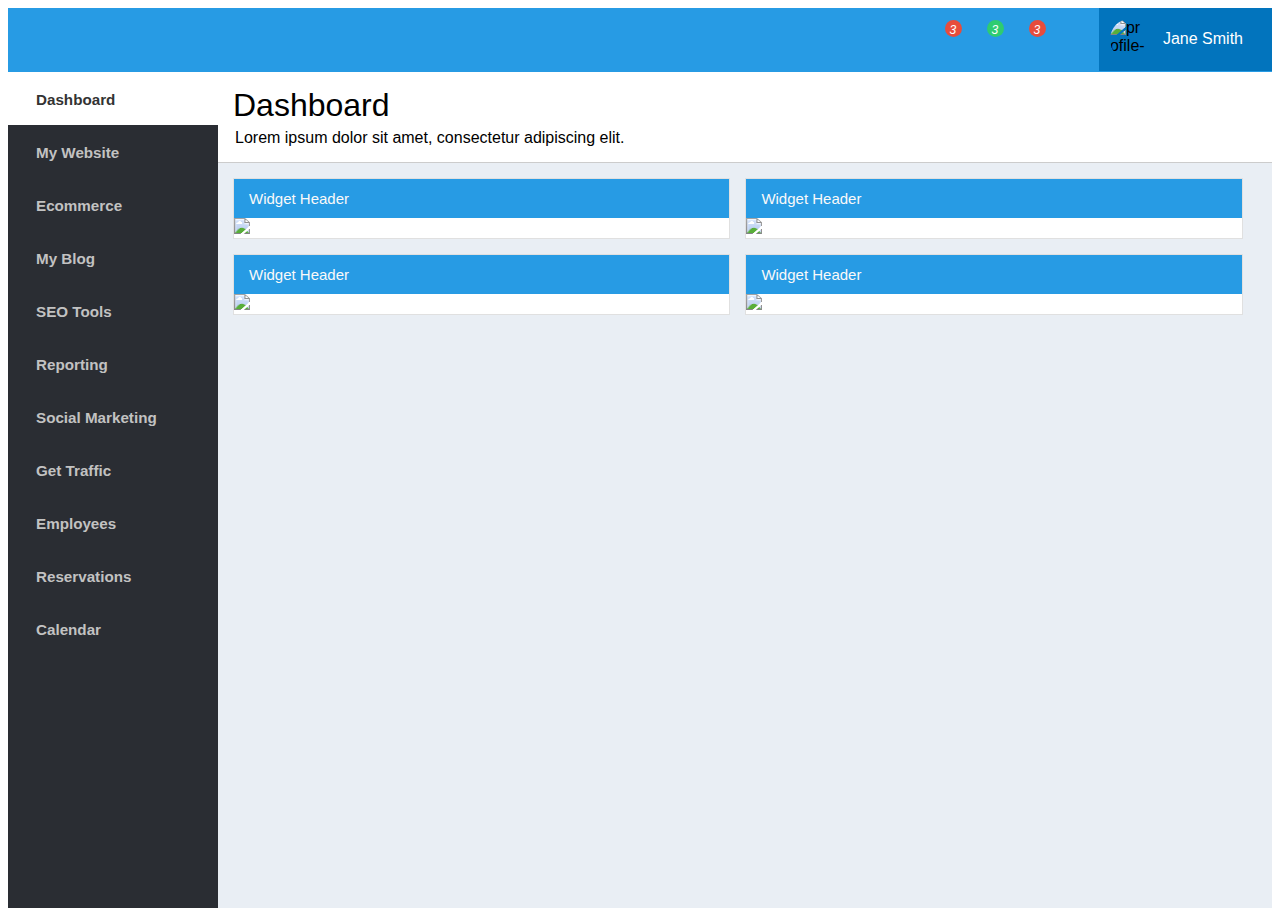
==== login.html @ a55395d4 "Update" ====
<!DOCTYPE html>
<html lang="en">
<head>
    <meta charset="UTF-8">
    <meta name="viewport" content="width=device-width, initial-scale=1.0">
    <title>Document</title>

    <link rel="stylesheet" href="login.css">
</head>
<body>
    <section id="sidebar">
        <div class="white-label">
        </div>
        <div id="sidebar-nav">
        <ul>
        <li class="active"><a href="#"><i class="fa fa-dashboard"></i> Dashboard</a></li>
        <li><a href="#"><i class="fa fa-desktop"></i> My Website</a></li>
        <li><a href="#"><i class="fa fa-usd"></i> Ecommerce</a></li>
        <li><a href="#"><i class="fa fa-pencil-square-o"></i> My Blog</a></li>
        <li><a href="#"><i class="fa fa-sitemap"></i> SEO Tools</a></li>
        <li><a href="#"><i class="fa fa-line-chart"></i> Reporting</a></li>
        <li><a href="#"><i class="fa fa-comments-o"></i>Social Marketing</a></li>
        <li><a href="#"><i class="fa fa-map-marker"></i> Get Traffic</a></li>
        <li><a href="#"><i class="fa fa-users"></i> Employees</a></li>
        <li><a href="#"><i class="fa fa-calendar-o"></i> Reservations</a></li>
        <li><a href="#"><i class="fa fa-calendar"></i> Calendar</a></li>
        </ul>
        </div>
        </section>
    
        <section id="content">
            <div id="header">
                <div class="header-nav">
                    <div class="menu-button"><!--<i class="fa fa-navicon"></i>--></div>
                    <div class="nav">
                        <ul>
                            <li class="nav-settings">
                                <div class="font-icon"><i class="fa fa-tasks"></i></div>
                            </li>
                            <li class="nav-mail">
                                <div class="font-icon">
                                    <i class="fa fa-envelope-o"></i>
                                </div>
                            </li>
                            <li class="nav-calendar">
                                <div class="font-icon">
                                    <i class="fa fa-calendar"></i>
                                </div>
                            </li>
                            <li class="nav-chat">
                                <div class="font-icon">
                                    <i class="fa fa-comments-o"></i>
                                </div>
                            </li>
                            <li class="nav-profile">
                                <div class="nav-profile-image">
                                    <img
                                        src="https://skynet.marketecture.com/user_avatars/258800/Hayley-Helsten.jpg"
                                        alt="profile-img"
                                        alt="profile image"
                                    />
                                    <div class="nav-profile-name">
                                        Jane Smith<i class="fa fa-caret-down"></i>
                                    </div>
                                </div>
                            </li>
                        </ul>
                    </div>
                </div>
            </div>
            <div class="content">
                <div class="content-header">
                    <h1>Dashboard</h1>
                    <p>Lorem ipsum dolor sit amet, consectetur adipiscing elit.</p>
                </div>
                <div class="widget-box sample-widget">
                    <div class="widget-header">
                        <h2>Widget Header</h2>
                        <i class="fa fa-cog"></i>
                    </div>
                    <div class="widget-content">
                        <img
                            src="https://s3-us-west-2.amazonaws.com/s.cdpn.io/87118/sample-data-1.png"
                        />
                    </div>
                </div>
                <div class="widget-box sample-widget">
                    <div class="widget-header">
                        <h2>Widget Header</h2>
                        <i class="fa fa-cog"></i>
                    </div>
                    <div class="widget-content">
                        <img
                            src="https://s3-us-west-2.amazonaws.com/s.cdpn.io/87118/sample-data-1.png"
                        />
                    </div>
                </div>
                <div class="widget-box sample-widget">
                    <div class="widget-header">
                        <h2>Widget Header</h2>
                        <i class="fa fa-cog"></i>
                    </div>
                    <div class="widget-content">
                        <img
                            src="https://s3-us-west-2.amazonaws.com/s.cdpn.io/87118/sample-data-1.png"
                        />
                    </div>
                </div>
                <div class="widget-box sample-widget">
                    <div class="widget-header">
                        <h2>Widget Header</h2>
                        <i class="fa fa-cog"></i>
                    </div>
                    <div class="widget-content">
                        <img
                            src="https://s3-us-west-2.amazonaws.com/s.cdpn.io/87118/sample-data-1.png"
                        />
                    </div>
                </div>
            </div>
        </section>
</body>
</html>
---- login.css ----
html,
body {
    font-family: "Open Sans", sans-serif;
    height: 100%;
}
body {
    background: #FFFFFF;
    height: 100%;
}
img {
    max-width: 100%;
}
ul {
    list-style: none;
    margin: 0;
    padding: 0;
}
a {
    text-decoration: none;
}
#header {
    float: left;
    width: 100%;
    background: #ffffff;
    position: relative;
}
.white-label {
    float: left;
    background: #33373B;
    max-width: 210px;
    padding: 10px;
    min-height: 44px;
    background: #279BE4;
    width: 100%;
    max-height: 44px;
}
.white-label img {
    max-height: 43px;
}
.header-nav {
    min-height: 64px;
    -webkit-box-sizing: border-box;
    -moz-box-sizing: border-box;
    box-sizing: border-box;
    background: #279BE4;
}
.menu-button {
    float: left;
    font-size: 29px;
    color: #fff;
    padding: 12px 19px;
}
.nav ul {
    height: 64px;
    float: right;
}
.nav ul li {
    float: left;
    position: relative;
    padding: 11px;
}
.nav > ul > li:first-child {
    border-left: none;
}
.nav ul li a {
    color: #fff;
    padding: 1px;
    float: left;
}
.nav ul li i {
    color: #fff;
}
.nav ul li:hover {
    background: #01A9F0;
    color: #fff;
}
.user-profile {
    float: right;
}
.user-profile > div {
    float: left;
    padding: 20px 8px;
    position: relative;
}
.user-profile i {
    font-size: 1.2em;
    color: #5F6F86;
}
.user-profile i:hover {
    color: #397AC5;
}
.font-icon i:after {
    position: absolute;
    content: "3";
    background: #E74C3C;
    color: #fff;
    font-size: 12px;
    border-radius: 50%;
    width: 10px;
    height: 10px;
    padding: 3px 4px 4px 3px;
    text-align: center;
    top: 12px;
    right: 11px;
}
.font-icon {
    padding: 8px 10px;
}
.font-icon i {
    font-size: 24px;
}
.nav-mail .font-icon i:after {
    background: #2ECC71;
}
div.user-image {
    padding: 9px 5px;
    margin: 0 5px;
    border-left: 1px solid #ccc;
    border-right: 1px solid #ccc;
}
.nav-profile {
    background: #0274BD;
}
.nav-profile-image img {
    width: 39px;
    height: 41px;
    border-radius: 50%;
    float: left;
}
.nav-profile-name {
    float: right;
    margin: 11px 7px 8px 14px;
    color: #fff;
}
.nav-profile-name i {
    padding: 0 0 0 11px;
}
.nav-chat i:after {
    display: none;
}
#sidebar {
    overflow: hidden;
    width: 210px;
    height: 100%;
    float: left;
    background: #2A2D33;
}
#sidebar-nav {
    width: 106%;
    height: calc(100% - 95px);
    padding: 0;
    background: #2A2D33;
    border-right: 1px solid #E0E0E0;
    overflow-y: scroll;
}
#sidebar-nav h2 {
    color: #60636B;
    float: left;
    width: 100%;
    font-size: 0.8em;
    font-family: "Open Sans", sans-serif;
    font-weight: 600;
    text-transform: uppercase;
    padding: 3px 0 2px 20px;
    border-top: 1px solid #4D4C4C;
    box-sizing: border-box;
    margin: 10px 0;
}
#sidebar-nav ul {
}
#sidebar-nav ul li {
}
#sidebar-nav ul li a {
    color: #C2C2C2;
    font-size: 0.95em;
    padding: 15px 20px;
    float: left;
    width: 100%;
    font-weight: 600;
    -webkit-box-sizing: border-box;
    -moz-box-sizing: border-box;
    box-sizing: border-box;
}
#sidebar-nav ul li:hover a,
#sidebar-nav ul li:hover a i,
#sidebar-nav li.active a,
#sidebar-nav li.active a i {
    color: #333;
}
#sidebar-nav ul li:hover a {
    background: #fff;
    color: #333;
}
#sidebar-nav ul li.active a {
    background: #fff;
    color: #333;
}
#sidebar-nav ul li.active a i {
    background: #fff;
}
#sidebar-nav i {
    padding-right: 8px;
    font-size: 1.3em;
    color: #60636B;
    width: 25px;
    text-align: center;
}
#content {
    float: left;
    width: calc(100% - 210px);
    height: 100%;
    word-wrap: break-word;
    background: #FFFFFF;
    font-family: Raleway, sans-serif;
}
::-webkit-scrollbar {
    width: 12px;
}
::-webkit-scrollbar-track {
    -webkit-box-shadow: inset 0 0 6px rgba(0, 0, 0, 0.3);
    border-radius: 10px;
}
::-webkit-scrollbar-thumb {
    border-radius: 10px;
    -webkit-box-shadow: inset 0 0 6px rgba(0, 0, 0, 0.5);
}
.content {
    float: left;
    background: #E9EEF4;
    width: 100%;
    height: calc(100% - 64px);
    -webkit-box-sizing: border-box;
    -moz-box-sizing: border-box;
    box-sizing: border-box;
}
.content-header {
    background: #fff;
    float: left;
    width: 100%;
    margin-bottom: 15px;
    padding: 15px;
    -webkit-box-sizing: border-box;
    -moz-box-sizing: border-box;
    box-sizing: border-box;
    border-bottom: 1px solid #ccc;
}
.content-header h1 {
    margin: 0;
    font-weight: normal;
    padding-bottom: 5px;
}
.content-header p {
    margin: 0;
    padding-left: 2px;
}
.widget-box {
    background: #fff;
    border: 1px solid #E0E0E0;
    float: left;
    width: 100%;
    margin: 0 0 15px 15px;
}
.widget-header {
    background: #279BE4;
}
.widget-header h2 {
    font-size: 15px;
    font-weight: normal;
    margin: 0;
    padding: 11px 15px;
    color: #F9F9F9;
    display: inline-block;
}
.sample-widget {
    max-width: 47%;
}
.widget-box .fa-cog {
    float: right;
    color: #fff;
    margin: 11px 11px 0 0;
    font-size: 20px;
}
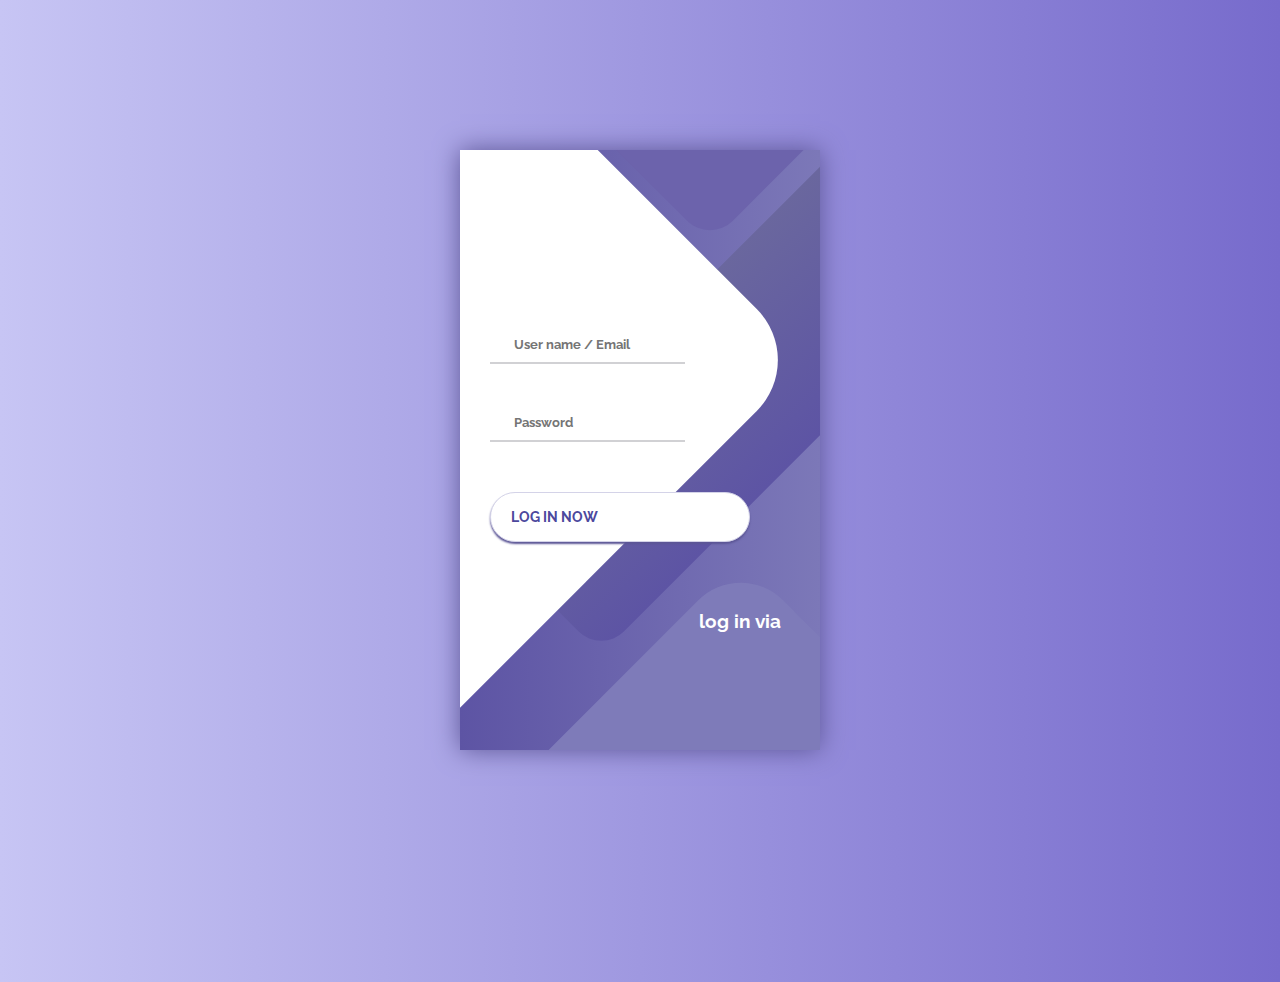
==== commit 0ce555c6: "Update" ====
--- a/login.html
+++ b/login.html
@@ -4,120 +4,42 @@
     <meta charset="UTF-8">
     <meta name="viewport" content="width=device-width, initial-scale=1.0">
     <title>Document</title>
-
     <link rel="stylesheet" href="login.css">
 </head>
 <body>
-    <section id="sidebar">
-        <div class="white-label">
-        </div>
-        <div id="sidebar-nav">
-        <ul>
-        <li class="active"><a href="#"><i class="fa fa-dashboard"></i> Dashboard</a></li>
-        <li><a href="#"><i class="fa fa-desktop"></i> My Website</a></li>
-        <li><a href="#"><i class="fa fa-usd"></i> Ecommerce</a></li>
-        <li><a href="#"><i class="fa fa-pencil-square-o"></i> My Blog</a></li>
-        <li><a href="#"><i class="fa fa-sitemap"></i> SEO Tools</a></li>
-        <li><a href="#"><i class="fa fa-line-chart"></i> Reporting</a></li>
-        <li><a href="#"><i class="fa fa-comments-o"></i>Social Marketing</a></li>
-        <li><a href="#"><i class="fa fa-map-marker"></i> Get Traffic</a></li>
-        <li><a href="#"><i class="fa fa-users"></i> Employees</a></li>
-        <li><a href="#"><i class="fa fa-calendar-o"></i> Reservations</a></li>
-        <li><a href="#"><i class="fa fa-calendar"></i> Calendar</a></li>
-        </ul>
-        </div>
-        </section>
-    
-        <section id="content">
-            <div id="header">
-                <div class="header-nav">
-                    <div class="menu-button"><!--<i class="fa fa-navicon"></i>--></div>
-                    <div class="nav">
-                        <ul>
-                            <li class="nav-settings">
-                                <div class="font-icon"><i class="fa fa-tasks"></i></div>
-                            </li>
-                            <li class="nav-mail">
-                                <div class="font-icon">
-                                    <i class="fa fa-envelope-o"></i>
-                                </div>
-                            </li>
-                            <li class="nav-calendar">
-                                <div class="font-icon">
-                                    <i class="fa fa-calendar"></i>
-                                </div>
-                            </li>
-                            <li class="nav-chat">
-                                <div class="font-icon">
-                                    <i class="fa fa-comments-o"></i>
-                                </div>
-                            </li>
-                            <li class="nav-profile">
-                                <div class="nav-profile-image">
-                                    <img
-                                        src="https://skynet.marketecture.com/user_avatars/258800/Hayley-Helsten.jpg"
-                                        alt="profile-img"
-                                        alt="profile image"
-                                    />
-                                    <div class="nav-profile-name">
-                                        Jane Smith<i class="fa fa-caret-down"></i>
-                                    </div>
-                                </div>
-                            </li>
-                        </ul>
+    <div class="container">
+        <div class="screen">
+            <div class="screen__content">
+                <form class="login">
+                    <div class="login__field">
+                        <i class="login__icon fas fa-user"></i>
+                        <input type="text" class="login__input" placeholder="User name / Email">
+                    </div>
+                    <div class="login__field">
+                        <i class="login__icon fas fa-lock"></i>
+                        <input type="password" class="login__input" placeholder="Password">
+                    </div>
+                    <button class="button login__submit">
+                        <span class="button__text">Log In Now</span>
+                        <i class="button__icon fas fa-chevron-right"></i>
+                    </button>				
+                </form>
+                <div class="social-login">
+                    <h3>log in via</h3>
+                    <div class="social-icons">
+                        <a href="#" class="social-login__icon fab fa-instagram"></a>
+                        <a href="#" class="social-login__icon fab fa-facebook"></a>
+                        <a href="#" class="social-login__icon fab fa-twitter"></a>
                     </div>
                 </div>
             </div>
-            <div class="content">
-                <div class="content-header">
-                    <h1>Dashboard</h1>
-                    <p>Lorem ipsum dolor sit amet, consectetur adipiscing elit.</p>
-                </div>
-                <div class="widget-box sample-widget">
-                    <div class="widget-header">
-                        <h2>Widget Header</h2>
-                        <i class="fa fa-cog"></i>
-                    </div>
-                    <div class="widget-content">
-                        <img
-                            src="https://s3-us-west-2.amazonaws.com/s.cdpn.io/87118/sample-data-1.png"
-                        />
-                    </div>
-                </div>
-                <div class="widget-box sample-widget">
-                    <div class="widget-header">
-                        <h2>Widget Header</h2>
-                        <i class="fa fa-cog"></i>
-                    </div>
-                    <div class="widget-content">
-                        <img
-                            src="https://s3-us-west-2.amazonaws.com/s.cdpn.io/87118/sample-data-1.png"
-                        />
-                    </div>
-                </div>
-                <div class="widget-box sample-widget">
-                    <div class="widget-header">
-                        <h2>Widget Header</h2>
-                        <i class="fa fa-cog"></i>
-                    </div>
-                    <div class="widget-content">
-                        <img
-                            src="https://s3-us-west-2.amazonaws.com/s.cdpn.io/87118/sample-data-1.png"
-                        />
-                    </div>
-                </div>
-                <div class="widget-box sample-widget">
-                    <div class="widget-header">
-                        <h2>Widget Header</h2>
-                        <i class="fa fa-cog"></i>
-                    </div>
-                    <div class="widget-content">
-                        <img
-                            src="https://s3-us-west-2.amazonaws.com/s.cdpn.io/87118/sample-data-1.png"
-                        />
-                    </div>
-                </div>
-            </div>
-        </section>
+            <div class="screen__background">
+                <span class="screen__background__shape screen__background__shape4"></span>
+                <span class="screen__background__shape screen__background__shape3"></span>		
+                <span class="screen__background__shape screen__background__shape2"></span>
+                <span class="screen__background__shape screen__background__shape1"></span>
+            </div>		
+        </div>
+    </div>
 </body>
 </html>--- a/login.css
+++ b/login.css
@@ -1,282 +1,178 @@
-html,
+@import url('https://fonts.googleapis.com/css?family=Raleway:400,700');
+
+* {
+	box-sizing: border-box;
+	margin: 0;
+	padding: 0;	
+	font-family: Raleway, sans-serif;
+}
+
 body {
-    font-family: "Open Sans", sans-serif;
-    height: 100%;
+	background: linear-gradient(90deg, #C7C5F4, #776BCC);		
 }
-body {
-    background: #FFFFFF;
-    height: 100%;
+
+.container {
+	display: flex;
+	align-items: center;
+	justify-content: center;
+	min-height: 100vh;
 }
-img {
-    max-width: 100%;
+
+.screen {		
+	background: linear-gradient(90deg, #5D54A4, #7C78B8);		
+	position: relative;	
+	height: 600px;
+	width: 360px;	
+	box-shadow: 0px 0px 24px #5C5696;
 }
-ul {
-    list-style: none;
-    margin: 0;
-    padding: 0;
+
+.screen__content {
+	z-index: 1;
+	position: relative;	
+	height: 100%;
 }
-a {
-    text-decoration: none;
+
+.screen__background {		
+	position: absolute;
+	top: 0;
+	left: 0;
+	right: 0;
+	bottom: 0;
+	z-index: 0;
+	-webkit-clip-path: inset(0 0 0 0);
+	clip-path: inset(0 0 0 0);	
 }
-#header {
-    float: left;
-    width: 100%;
-    background: #ffffff;
-    position: relative;
+
+.screen__background__shape {
+	transform: rotate(45deg);
+	position: absolute;
 }
-.white-label {
-    float: left;
-    background: #33373B;
-    max-width: 210px;
-    padding: 10px;
-    min-height: 44px;
-    background: #279BE4;
-    width: 100%;
-    max-height: 44px;
+
+.screen__background__shape1 {
+	height: 520px;
+	width: 520px;
+	background: #FFF;	
+	top: -50px;
+	right: 120px;	
+	border-radius: 0 72px 0 0;
 }
-.white-label img {
-    max-height: 43px;
+
+.screen__background__shape2 {
+	height: 220px;
+	width: 220px;
+	background: #6C63AC;	
+	top: -172px;
+	right: 0;	
+	border-radius: 32px;
 }
-.header-nav {
-    min-height: 64px;
-    -webkit-box-sizing: border-box;
-    -moz-box-sizing: border-box;
-    box-sizing: border-box;
-    background: #279BE4;
+
+.screen__background__shape3 {
+	height: 540px;
+	width: 190px;
+	background: linear-gradient(270deg, #5D54A4, #6A679E);
+	top: -24px;
+	right: 0;	
+	border-radius: 32px;
 }
-.menu-button {
-    float: left;
-    font-size: 29px;
-    color: #fff;
-    padding: 12px 19px;
+
+.screen__background__shape4 {
+	height: 400px;
+	width: 200px;
+	background: #7E7BB9;	
+	top: 420px;
+	right: 50px;	
+	border-radius: 60px;
 }
-.nav ul {
-    height: 64px;
-    float: right;
+
+.login {
+	width: 320px;
+	padding: 30px;
+	padding-top: 156px;
 }
-.nav ul li {
-    float: left;
-    position: relative;
-    padding: 11px;
+
+.login__field {
+	padding: 20px 0px;	
+	position: relative;	
 }
-.nav > ul > li:first-child {
-    border-left: none;
+
+.login__icon {
+	position: absolute;
+	top: 30px;
+	color: #7875B5;
 }
-.nav ul li a {
-    color: #fff;
-    padding: 1px;
-    float: left;
+
+.login__input {
+	border: none;
+	border-bottom: 2px solid #D1D1D4;
+	background: none;
+	padding: 10px;
+	padding-left: 24px;
+	font-weight: 700;
+	width: 75%;
+	transition: .2s;
 }
-.nav ul li i {
-    color: #fff;
+
+.login__input:active,
+.login__input:focus,
+.login__input:hover {
+	outline: none;
+	border-bottom-color: #6A679E;
 }
-.nav ul li:hover {
-    background: #01A9F0;
-    color: #fff;
+
+.login__submit {
+	background: #fff;
+	font-size: 14px;
+	margin-top: 30px;
+	padding: 16px 20px;
+	border-radius: 26px;
+	border: 1px solid #D4D3E8;
+	text-transform: uppercase;
+	font-weight: 700;
+	display: flex;
+	align-items: center;
+	width: 100%;
+	color: #4C489D;
+	box-shadow: 0px 2px 2px #5C5696;
+	cursor: pointer;
+	transition: .2s;
 }
-.user-profile {
-    float: right;
+
+.login__submit:active,
+.login__submit:focus,
+.login__submit:hover {
+	border-color: #6A679E;
+	outline: none;
 }
-.user-profile > div {
-    float: left;
-    padding: 20px 8px;
-    position: relative;
+
+.button__icon {
+	font-size: 24px;
+	margin-left: auto;
+	color: #7875B5;
 }
-.user-profile i {
-    font-size: 1.2em;
-    color: #5F6F86;
+
+.social-login {	
+	position: absolute;
+	height: 140px;
+	width: 160px;
+	text-align: center;
+	bottom: 0px;
+	right: 0px;
+	color: #fff;
 }
-.user-profile i:hover {
-    color: #397AC5;
+
+.social-icons {
+	display: flex;
+	align-items: center;
+	justify-content: center;
 }
-.font-icon i:after {
-    position: absolute;
-    content: "3";
-    background: #E74C3C;
-    color: #fff;
-    font-size: 12px;
-    border-radius: 50%;
-    width: 10px;
-    height: 10px;
-    padding: 3px 4px 4px 3px;
-    text-align: center;
-    top: 12px;
-    right: 11px;
+
+.social-login__icon {
+	padding: 20px 10px;
+	color: #fff;
+	text-decoration: none;	
+	text-shadow: 0px 0px 8px #7875B5;
 }
-.font-icon {
-    padding: 8px 10px;
-}
-.font-icon i {
-    font-size: 24px;
-}
-.nav-mail .font-icon i:after {
-    background: #2ECC71;
-}
-div.user-image {
-    padding: 9px 5px;
-    margin: 0 5px;
-    border-left: 1px solid #ccc;
-    border-right: 1px solid #ccc;
-}
-.nav-profile {
-    background: #0274BD;
-}
-.nav-profile-image img {
-    width: 39px;
-    height: 41px;
-    border-radius: 50%;
-    float: left;
-}
-.nav-profile-name {
-    float: right;
-    margin: 11px 7px 8px 14px;
-    color: #fff;
-}
-.nav-profile-name i {
-    padding: 0 0 0 11px;
-}
-.nav-chat i:after {
-    display: none;
-}
-#sidebar {
-    overflow: hidden;
-    width: 210px;
-    height: 100%;
-    float: left;
-    background: #2A2D33;
-}
-#sidebar-nav {
-    width: 106%;
-    height: calc(100% - 95px);
-    padding: 0;
-    background: #2A2D33;
-    border-right: 1px solid #E0E0E0;
-    overflow-y: scroll;
-}
-#sidebar-nav h2 {
-    color: #60636B;
-    float: left;
-    width: 100%;
-    font-size: 0.8em;
-    font-family: "Open Sans", sans-serif;
-    font-weight: 600;
-    text-transform: uppercase;
-    padding: 3px 0 2px 20px;
-    border-top: 1px solid #4D4C4C;
-    box-sizing: border-box;
-    margin: 10px 0;
-}
-#sidebar-nav ul {
-}
-#sidebar-nav ul li {
-}
-#sidebar-nav ul li a {
-    color: #C2C2C2;
-    font-size: 0.95em;
-    padding: 15px 20px;
-    float: left;
-    width: 100%;
-    font-weight: 600;
-    -webkit-box-sizing: border-box;
-    -moz-box-sizing: border-box;
-    box-sizing: border-box;
-}
-#sidebar-nav ul li:hover a,
-#sidebar-nav ul li:hover a i,
-#sidebar-nav li.active a,
-#sidebar-nav li.active a i {
-    color: #333;
-}
-#sidebar-nav ul li:hover a {
-    background: #fff;
-    color: #333;
-}
-#sidebar-nav ul li.active a {
-    background: #fff;
-    color: #333;
-}
-#sidebar-nav ul li.active a i {
-    background: #fff;
-}
-#sidebar-nav i {
-    padding-right: 8px;
-    font-size: 1.3em;
-    color: #60636B;
-    width: 25px;
-    text-align: center;
-}
-#content {
-    float: left;
-    width: calc(100% - 210px);
-    height: 100%;
-    word-wrap: break-word;
-    background: #FFFFFF;
-    font-family: Raleway, sans-serif;
-}
-::-webkit-scrollbar {
-    width: 12px;
-}
-::-webkit-scrollbar-track {
-    -webkit-box-shadow: inset 0 0 6px rgba(0, 0, 0, 0.3);
-    border-radius: 10px;
-}
-::-webkit-scrollbar-thumb {
-    border-radius: 10px;
-    -webkit-box-shadow: inset 0 0 6px rgba(0, 0, 0, 0.5);
-}
-.content {
-    float: left;
-    background: #E9EEF4;
-    width: 100%;
-    height: calc(100% - 64px);
-    -webkit-box-sizing: border-box;
-    -moz-box-sizing: border-box;
-    box-sizing: border-box;
-}
-.content-header {
-    background: #fff;
-    float: left;
-    width: 100%;
-    margin-bottom: 15px;
-    padding: 15px;
-    -webkit-box-sizing: border-box;
-    -moz-box-sizing: border-box;
-    box-sizing: border-box;
-    border-bottom: 1px solid #ccc;
-}
-.content-header h1 {
-    margin: 0;
-    font-weight: normal;
-    padding-bottom: 5px;
-}
-.content-header p {
-    margin: 0;
-    padding-left: 2px;
-}
-.widget-box {
-    background: #fff;
-    border: 1px solid #E0E0E0;
-    float: left;
-    width: 100%;
-    margin: 0 0 15px 15px;
-}
-.widget-header {
-    background: #279BE4;
-}
-.widget-header h2 {
-    font-size: 15px;
-    font-weight: normal;
-    margin: 0;
-    padding: 11px 15px;
-    color: #F9F9F9;
-    display: inline-block;
-}
-.sample-widget {
-    max-width: 47%;
-}
-.widget-box .fa-cog {
-    float: right;
-    color: #fff;
-    margin: 11px 11px 0 0;
-    font-size: 20px;
+
+.social-login__icon:hover {
+	transform: scale(1.5);	
 }